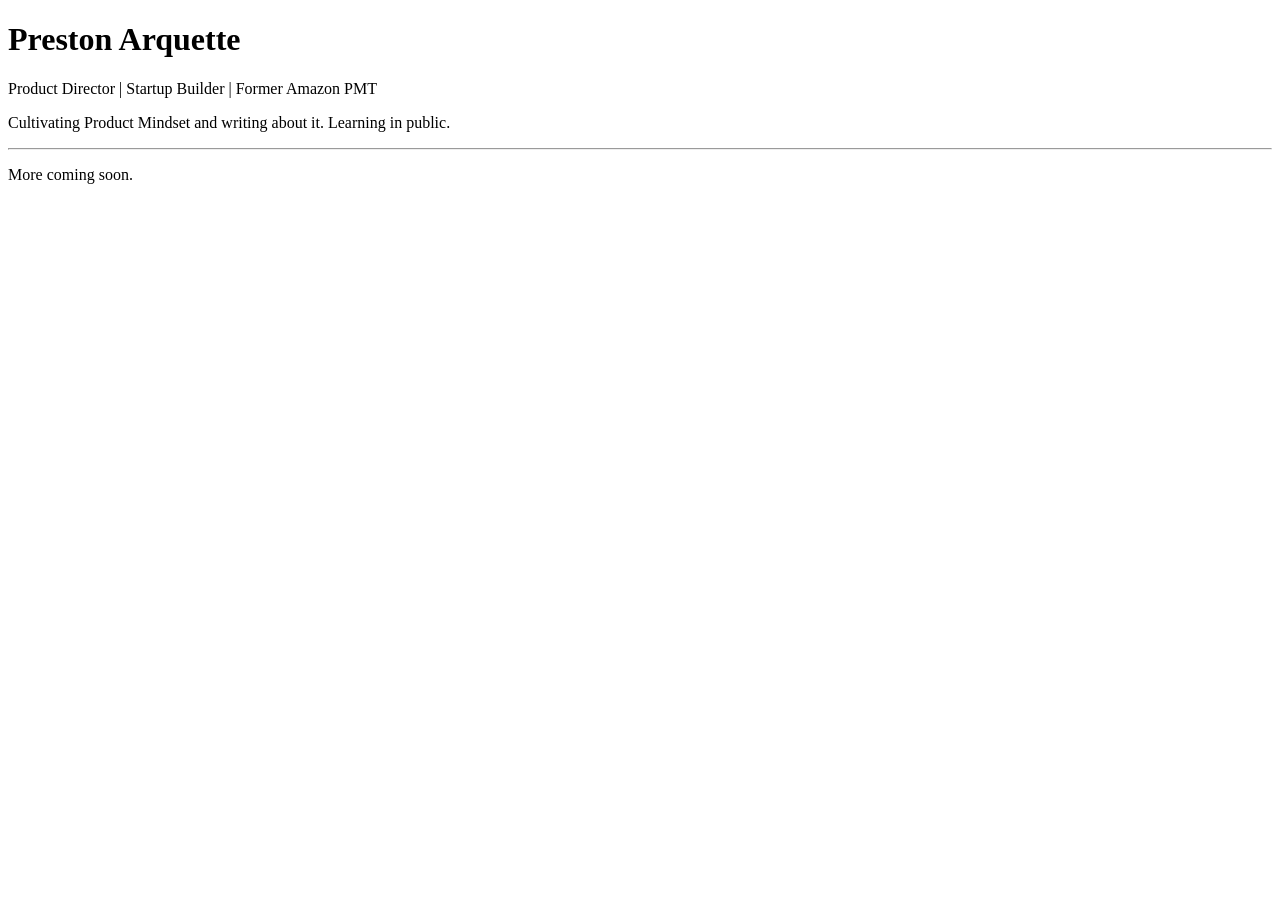
==== index.html @ 89ae68df "Create index.html" ====
<!DOCTYPE html>
<html>
  <head>
    <title>PM Arquette</title>
    <meta charset="UTF-8">
  </head>
  <body>
    <h1>Preston Arquette</h1>
    <p>Product Director | Startup Builder | Former Amazon PMT</p>

    <p>Cultivating Product Mindset and writing about it. Learning in public.</p>

    <hr>

    <p>More coming soon.</p>
  </body>
</html>
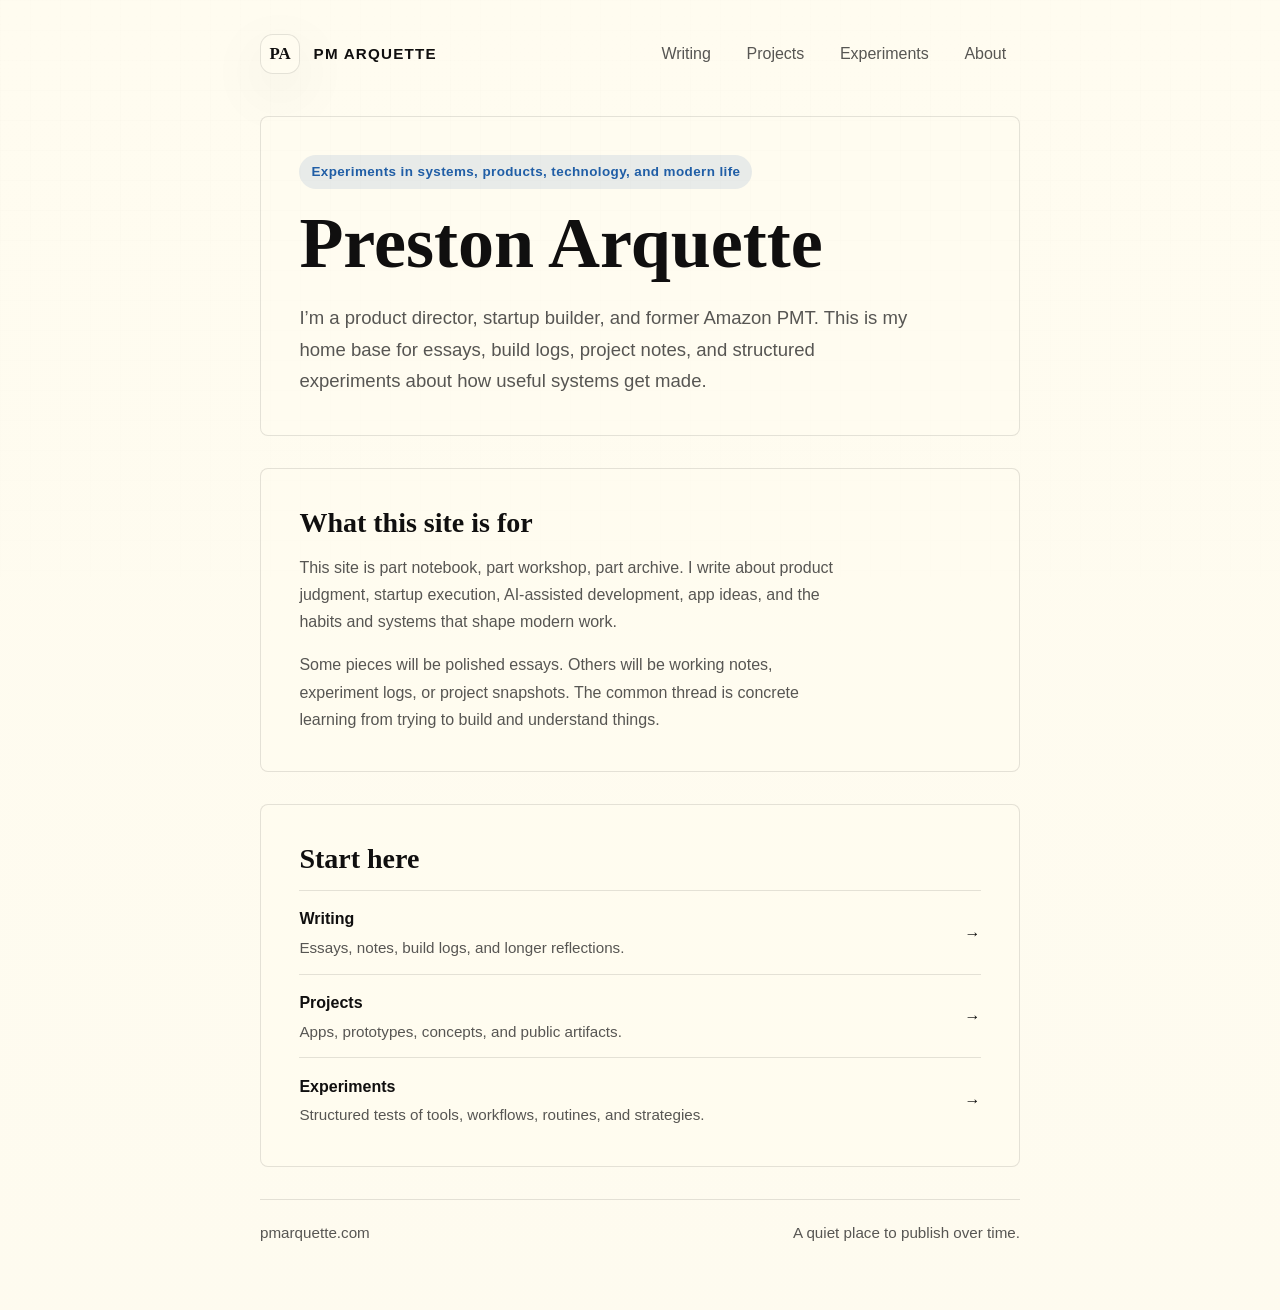
==== commit f4961a8b: "Build personal site scaffold" ====
--- a/index.html
+++ b/index.html
@@ -1,17 +1,83 @@
 <!DOCTYPE html>
-<html>
+<html lang="en">
   <head>
+    <meta charset="UTF-8">
+    <meta name="viewport" content="width=device-width, initial-scale=1">
     <title>PM Arquette</title>
-    <meta charset="UTF-8">
+    <link rel="stylesheet" href="styles/site.css">
   </head>
   <body>
-    <h1>Preston Arquette</h1>
-    <p>Product Director | Startup Builder | Former Amazon PMT</p>
+    <div class="page page-narrow">
+      <header class="site-header">
+        <a class="wordmark" href="index.html">
+          <span class="wordmark-mark">PA</span>
+          <span>PM Arquette</span>
+        </a>
+        <nav class="site-nav" aria-label="Primary">
+          <a href="writing.html">Writing</a>
+          <a href="projects.html">Projects</a>
+          <a href="experiments.html">Experiments</a>
+          <a href="about.html">About</a>
+        </nav>
+      </header>
 
-    <p>Cultivating Product Mindset and writing about it. Learning in public.</p>
+      <main class="stack stack-roomy">
+        <section class="intro" aria-labelledby="intro-title">
+          <div class="eyebrow">Experiments in systems, products, technology, and modern life</div>
+          <h1 class="hero-title" id="intro-title">Preston Arquette</h1>
+          <p class="hero-lede">
+            I’m a product director, startup builder, and former Amazon PMT. This is my home base
+            for essays, build logs, project notes, and structured experiments about how useful
+            systems get made.
+          </p>
+        </section>
 
-    <hr>
+        <section class="section-card section-card-plain" aria-labelledby="site-purpose">
+          <h2 id="site-purpose">What this site is for</h2>
+          <p>
+            This site is part notebook, part workshop, part archive. I write about product
+            judgment, startup execution, AI-assisted development, app ideas, and the habits and
+            systems that shape modern work.
+          </p>
+          <p>
+            Some pieces will be polished essays. Others will be working notes, experiment logs, or
+            project snapshots. The common thread is concrete learning from trying to build and
+            understand things.
+          </p>
+        </section>
 
-    <p>More coming soon.</p>
+        <section class="section-card section-card-plain" aria-labelledby="sections-title">
+          <h2 id="sections-title">Start here</h2>
+          <div class="link-list">
+            <a class="link-row" href="writing.html">
+              <span>
+                <strong>Writing</strong>
+                <small>Essays, notes, build logs, and longer reflections.</small>
+              </span>
+              <span aria-hidden="true">&rarr;</span>
+            </a>
+            <a class="link-row" href="projects.html">
+              <span>
+                <strong>Projects</strong>
+                <small>Apps, prototypes, concepts, and public artifacts.</small>
+              </span>
+              <span aria-hidden="true">&rarr;</span>
+            </a>
+            <a class="link-row" href="experiments.html">
+              <span>
+                <strong>Experiments</strong>
+                <small>Structured tests of tools, workflows, routines, and strategies.</small>
+              </span>
+              <span aria-hidden="true">&rarr;</span>
+            </a>
+          </div>
+        </section>
+      </main>
+
+      <footer>
+        <span>pmarquette.com</span>
+        <span>A quiet place to publish over time.</span>
+      </footer>
+    </div>
   </body>
 </html>
--- a/styles/site.css
+++ b/styles/site.css
@@ -0,0 +1,353 @@
+:root {
+  color-scheme: light dark;
+  --fx-paper: #fffcf0;
+  --fx-base-50: #f2f0e5;
+  --fx-base-100: #e6e4d9;
+  --fx-base-200: #cecdc3;
+  --fx-base-300: #b7b5ac;
+  --fx-base-500: #878580;
+  --fx-base-600: #6f6e69;
+  --fx-base-700: #575653;
+  --fx-base-800: #403e3c;
+  --fx-black: #100f0f;
+  --fx-orange: #bc5215;
+  --fx-blue: #205ea6;
+
+  --bg: var(--fx-paper);
+  --surface: rgba(255, 252, 240, 0.74);
+  --surface-strong: rgba(255, 252, 240, 0.94);
+  --border: rgba(64, 62, 60, 0.14);
+  --text: var(--fx-black);
+  --text-muted: var(--fx-base-700);
+  --accent: var(--fx-blue);
+  --accent-soft: rgba(32, 94, 166, 0.1);
+  --accent-warm: var(--fx-orange);
+  --shadow: 0 18px 60px rgba(16, 15, 15, 0.08);
+}
+
+@media (prefers-color-scheme: dark) {
+  :root {
+    --bg: #100f0f;
+    --surface: rgba(40, 39, 38, 0.8);
+    --surface-strong: rgba(28, 27, 26, 0.94);
+    --border: rgba(183, 181, 172, 0.12);
+    --text: #cecdc3;
+    --text-muted: #b7b5ac;
+    --accent: #4385be;
+    --accent-soft: rgba(67, 133, 190, 0.16);
+    --accent-warm: #da702c;
+    --shadow: 0 18px 60px rgba(0, 0, 0, 0.3);
+  }
+}
+
+* {
+  box-sizing: border-box;
+}
+
+html {
+  scroll-behavior: smooth;
+}
+
+body {
+  margin: 0;
+  min-height: 100vh;
+  background:
+    linear-gradient(180deg, var(--bg) 0%, color-mix(in srgb, var(--bg) 92%, var(--fx-base-50)) 100%);
+  color: var(--text);
+  font-family: "Avenir Next", "Segoe UI", "Helvetica Neue", sans-serif;
+  line-height: 1.7;
+}
+
+body::before {
+  content: "";
+  position: fixed;
+  inset: 0;
+  pointer-events: none;
+  background-image:
+    linear-gradient(rgba(64, 62, 60, 0.03) 1px, transparent 1px),
+    linear-gradient(90deg, rgba(64, 62, 60, 0.03) 1px, transparent 1px);
+  background-size: 30px 30px;
+  mask-image: linear-gradient(180deg, rgba(0, 0, 0, 0.28), transparent 82%);
+}
+
+a {
+  color: var(--accent);
+  text-decoration: none;
+}
+
+a:hover {
+  text-decoration: underline;
+  text-underline-offset: 0.16em;
+}
+
+h1,
+h2,
+h3 {
+  margin: 0;
+  font-family: "Iowan Old Style", "Palatino Linotype", "Book Antiqua", serif;
+  font-weight: 700;
+  line-height: 1.08;
+}
+
+p {
+  margin: 0;
+}
+
+.page {
+  width: min(1120px, calc(100% - 2rem));
+  margin: 0 auto;
+  padding: 1.25rem 0 4rem;
+}
+
+.page-narrow {
+  width: min(760px, calc(100% - 2rem));
+}
+
+.site-header {
+  display: flex;
+  align-items: center;
+  justify-content: space-between;
+  gap: 1rem;
+  padding: 0.75rem 0 2.5rem;
+}
+
+.wordmark {
+  display: inline-flex;
+  align-items: center;
+  gap: 0.85rem;
+  color: inherit;
+  font-size: 0.95rem;
+  font-weight: 600;
+  letter-spacing: 0.08em;
+  text-transform: uppercase;
+}
+
+.wordmark-mark {
+  display: inline-grid;
+  place-items: center;
+  width: 2.5rem;
+  height: 2.5rem;
+  border: 1px solid var(--border);
+  border-radius: 0.8rem;
+  background: var(--surface);
+  box-shadow: var(--shadow);
+  font-family: "Iowan Old Style", "Palatino Linotype", "Book Antiqua", serif;
+  font-size: 1.05rem;
+  letter-spacing: 0;
+  text-transform: none;
+}
+
+.site-nav {
+  display: flex;
+  flex-wrap: wrap;
+  gap: 0.5rem;
+}
+
+.site-nav a {
+  padding: 0.45rem 0.8rem;
+  border: 1px solid transparent;
+  border-radius: 999px;
+  color: var(--text-muted);
+}
+
+.site-nav a:hover,
+.site-nav a[aria-current="page"] {
+  border-color: var(--border);
+  background: var(--surface);
+  color: var(--text);
+  text-decoration: none;
+}
+
+.stack {
+  display: grid;
+  gap: 1.5rem;
+}
+
+.stack-roomy {
+  gap: 2rem;
+}
+
+.intro,
+.section-card {
+  border: 1px solid var(--border);
+  border-radius: 0.5rem;
+  background: var(--surface);
+}
+
+.intro,
+.section-card {
+  padding: clamp(1.4rem, 3vw, 2.4rem);
+}
+
+.eyebrow {
+  display: inline-flex;
+  align-items: center;
+  gap: 0.55rem;
+  margin-bottom: 1rem;
+  padding: 0.36rem 0.75rem;
+  border-radius: 999px;
+  background: var(--accent-soft);
+  color: var(--accent);
+  font-size: 0.84rem;
+  font-weight: 600;
+  letter-spacing: 0.03em;
+}
+
+.hero-title,
+.page-intro h1 {
+  font-size: 4.5rem;
+  letter-spacing: 0;
+}
+
+.hero-lede,
+.page-intro p,
+.section-card p {
+  max-width: 60ch;
+  color: var(--text-muted);
+}
+
+.hero-lede,
+.page-intro p {
+  margin-top: 1.2rem;
+  font-size: 1.16rem;
+}
+
+.section-card {
+  display: grid;
+  gap: 1rem;
+}
+
+.section-card h2,
+.section-card h3 {
+  font-size: 1.75rem;
+  letter-spacing: 0;
+}
+
+.section-card-plain {
+  background: var(--surface-strong);
+}
+
+.section-kicker {
+  display: inline-block;
+  color: var(--accent-warm);
+  font-size: 0.8rem;
+  font-weight: 700;
+  letter-spacing: 0.08em;
+  text-transform: uppercase;
+}
+
+.link-list,
+.entry-list {
+  display: grid;
+  gap: 0.8rem;
+}
+
+.link-row,
+.entry {
+  border-top: 1px solid var(--border);
+  padding-top: 0.9rem;
+}
+
+.link-row {
+  display: flex;
+  align-items: center;
+  justify-content: space-between;
+  gap: 1rem;
+  color: var(--text);
+}
+
+.link-row:hover {
+  text-decoration: none;
+}
+
+.link-row strong,
+.link-row small {
+  display: block;
+}
+
+.link-row small {
+  margin-top: 0.15rem;
+  color: var(--text-muted);
+  font-size: 0.95rem;
+}
+
+.entry {
+  display: grid;
+  gap: 0.45rem;
+}
+
+.entry h3 {
+  font-size: 1.15rem;
+  line-height: 1.25;
+}
+
+.entry-meta,
+.status-grid {
+  display: flex;
+  flex-wrap: wrap;
+  gap: 0.45rem;
+}
+
+.entry-meta {
+  align-items: center;
+  color: var(--text-muted);
+  font-size: 0.82rem;
+  letter-spacing: 0.03em;
+  text-transform: uppercase;
+}
+
+.status-label {
+  display: inline-flex;
+  align-items: center;
+  width: fit-content;
+  border: 1px solid var(--border);
+  border-radius: 999px;
+  padding: 0.2rem 0.55rem;
+  background: var(--accent-soft);
+  color: var(--accent);
+  font-size: 0.76rem;
+  font-weight: 700;
+  letter-spacing: 0.06em;
+  line-height: 1.4;
+  text-transform: uppercase;
+}
+
+.page-intro {
+  display: grid;
+  gap: 0.2rem;
+}
+
+footer {
+  display: flex;
+  justify-content: space-between;
+  gap: 1rem;
+  margin-top: 2rem;
+  padding-top: 1.25rem;
+  border-top: 1px solid var(--border);
+  color: var(--text-muted);
+  font-size: 0.95rem;
+}
+
+@media (max-width: 640px) {
+  .page,
+  .page-narrow {
+    width: min(100% - 1rem, 760px);
+    padding-top: 0.5rem;
+  }
+
+  .site-header,
+  footer {
+    flex-direction: column;
+    align-items: flex-start;
+  }
+
+  .intro,
+  .section-card {
+    border-radius: 0.5rem;
+  }
+
+  .hero-title,
+  .page-intro h1 {
+    font-size: 3rem;
+  }
+}
